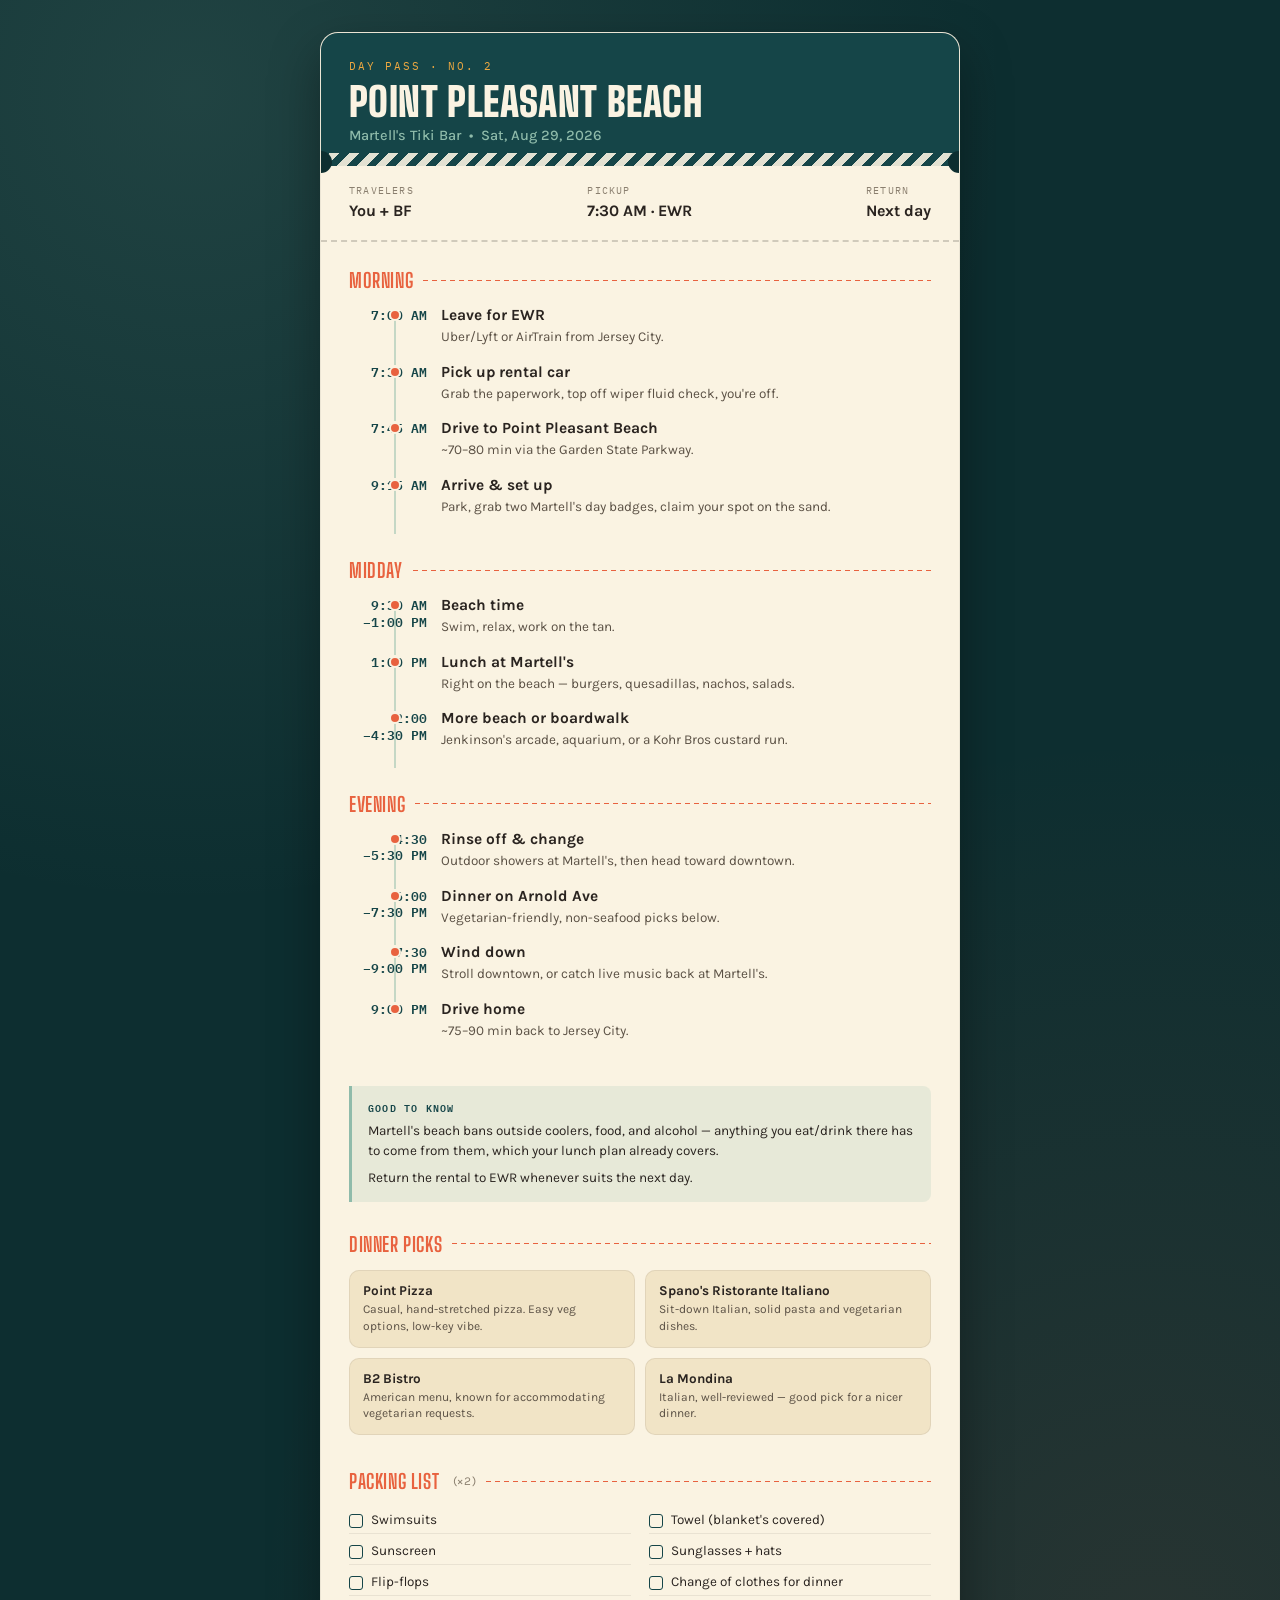
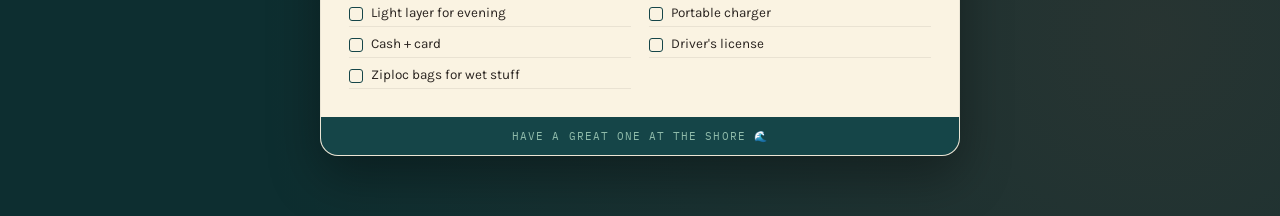
==== point-pleasant-beach-day.html @ 7b1f7fd0 "Add Point Pleasant beach day itinerary" ====
<!DOCTYPE html>
<html lang="en">
<head>
<meta charset="UTF-8">
<title>Point Pleasant Beach Day — Aug 29</title>
<style>
  @import url('https://fonts.googleapis.com/css2?family=Big+Shoulders+Display:wght@700;900&family=Karla:wght@400;500;700&family=IBM+Plex+Mono:wght@400;600&display=swap');

  :root{
    --ocean:#154548;
    --ocean-dark:#0d2e30;
    --sand:#F1E4C6;
    --sand-light:#FAF3E2;
    --coral:#E8623F;
    --seafoam:#8FBBAA;
    --ink:#2A2420;
    --gold:#EFA940;
  }

  *{box-sizing:border-box;}
  html,body{margin:0;padding:0;}
  body{
    background:var(--ocean-dark);
    background-image:
      radial-gradient(circle at 15% 5%, rgba(143,187,170,0.15), transparent 40%),
      radial-gradient(circle at 90% 90%, rgba(232,98,63,0.12), transparent 45%);
    font-family:'Karla', sans-serif;
    color:var(--ink);
    padding:32px 14px 60px;
    -webkit-font-smoothing:antialiased;
  }

  .sheet{
    max-width:640px;
    margin:0 auto;
  }

  /* ===== Ticket header ===== */
  .ticket{
    background:var(--sand-light);
    border-radius:18px;
    position:relative;
    overflow:hidden;
    box-shadow:0 20px 50px rgba(0,0,0,0.35);
    border:1px solid rgba(0,0,0,0.06);
  }
  .ticket-top{
    background:var(--ocean);
    color:var(--sand-light);
    padding:26px 28px 22px;
    position:relative;
  }
  .eyebrow{
    font-family:'IBM Plex Mono', monospace;
    font-size:11px;
    letter-spacing:0.18em;
    text-transform:uppercase;
    color:var(--gold);
    margin:0 0 10px;
  }
  h1{
    font-family:'Big Shoulders Display', sans-serif;
    font-weight:900;
    font-size:40px;
    line-height:0.95;
    margin:0 0 6px;
    text-transform:uppercase;
    letter-spacing:0.01em;
  }
  .sub{
    font-size:14.5px;
    color:var(--seafoam);
    margin:0;
    font-weight:500;
  }
  .waves{
    position:absolute; bottom:-1px; left:0; width:100%; height:14px;
    background:repeating-linear-gradient(-45deg, var(--sand-light) 0 7px, transparent 7px 14px);
    opacity:0.9;
  }
  .ticket-meta{
    display:flex;
    justify-content:space-between;
    padding:18px 28px 20px;
    border-bottom:2px dashed rgba(42,36,32,0.2);
  }
  .meta-item .label{
    font-family:'IBM Plex Mono', monospace;
    font-size:10px;
    letter-spacing:0.12em;
    text-transform:uppercase;
    color:#8a7f6f;
    margin:0 0 4px;
  }
  .meta-item .value{
    font-size:16px;
    font-weight:700;
    margin:0;
  }
  .punch{
    position:absolute;
    width:22px; height:22px;
    background:var(--ocean-dark);
    border-radius:50%;
    top:118px;
  }
  .punch.left{ left:-11px; }
  .punch.right{ right:-11px; }

  /* ===== Timeline ===== */
  .timeline{
    padding:26px 28px 8px;
  }
  .block-title{
    font-family:'Big Shoulders Display', sans-serif;
    font-weight:700;
    font-size:20px;
    text-transform:uppercase;
    letter-spacing:0.03em;
    color:var(--coral);
    margin:26px 0 14px;
    display:flex;
    align-items:center;
    gap:10px;
  }
  .block-title:first-child{ margin-top:0; }
  .block-title::after{
    content:'';
    flex:1;
    height:1px;
    background:repeating-linear-gradient(to right, var(--coral) 0 5px, transparent 5px 9px);
  }

  .row{
    display:grid;
    grid-template-columns:78px 1fr;
    gap:14px;
    position:relative;
    padding-bottom:16px;
  }
  .row::before{
    content:'';
    position:absolute;
    left:45px; top:6px; bottom:-2px;
    width:2px;
    background:var(--seafoam);
    opacity:0.5;
  }
  .row:last-child::before{ display:none; }
  .time{
    font-family:'IBM Plex Mono', monospace;
    font-size:12.5px;
    font-weight:600;
    color:var(--ocean);
    text-align:right;
    padding-top:1px;
    line-height:1.3;
  }
  .dot{
    position:absolute;
    left:40px; top:3px;
    width:12px; height:12px;
    border-radius:50%;
    background:var(--coral);
    border:2px solid var(--sand-light);
  }
  .event h3{
    margin:0 0 3px;
    font-size:15.5px;
    font-weight:700;
  }
  .event p{
    margin:0;
    font-size:13.5px;
    color:#5b5145;
    line-height:1.45;
  }

  /* ===== Callout ===== */
  .callout{
    margin:22px 28px 0;
    background:rgba(143,187,170,0.18);
    border-left:3px solid var(--seafoam);
    padding:14px 16px;
    border-radius:0 8px 8px 0;
  }
  .callout .label{
    font-family:'IBM Plex Mono', monospace;
    font-size:10px;
    letter-spacing:0.12em;
    text-transform:uppercase;
    color:var(--ocean);
    margin:0 0 6px;
    font-weight:600;
  }
  .callout p{
    margin:0 0 6px;
    font-size:13.5px;
    line-height:1.5;
  }
  .callout p:last-child{ margin-bottom:0; }

  /* ===== Dinner cards ===== */
  .dinner-section{ padding:8px 28px 4px; }
  .cards{
    display:grid;
    grid-template-columns:1fr 1fr;
    gap:10px;
    margin-top:14px;
  }
  .card{
    background:var(--sand);
    border-radius:10px;
    padding:12px 13px;
    border:1px solid rgba(42,36,32,0.08);
  }
  .card .name{
    font-weight:700;
    font-size:13.5px;
    margin:0 0 3px;
  }
  .card .desc{
    font-size:12px;
    color:#5b5145;
    margin:0;
    line-height:1.4;
  }

  /* ===== Packing list ===== */
  .packing{
    padding:8px 28px 28px;
  }
  .pack-grid{
    display:grid;
    grid-template-columns:1fr 1fr;
    gap:4px 18px;
    margin-top:12px;
  }
  .pack-item{
    display:flex;
    align-items:flex-start;
    gap:8px;
    font-size:13.5px;
    padding:5px 0;
    border-bottom:1px solid rgba(42,36,32,0.08);
  }
  .pack-item .box{
    width:14px; height:14px;
    border:1.5px solid var(--ocean);
    border-radius:3px;
    flex-shrink:0;
    margin-top:2px;
  }

  .footer-strip{
    background:var(--ocean);
    color:var(--seafoam);
    text-align:center;
    padding:12px;
    font-family:'IBM Plex Mono', monospace;
    font-size:10.5px;
    letter-spacing:0.1em;
    text-transform:uppercase;
  }

  @media (max-width:420px){
    h1{ font-size:32px; }
    .ticket-meta{ flex-wrap:wrap; gap:14px; }
    .cards{ grid-template-columns:1fr; }
    .pack-grid{ grid-template-columns:1fr; }
    .row{ grid-template-columns:60px 1fr; }
  }
</style>
</head>
<body>
  <div class="sheet">
    <div class="ticket">

      <div class="ticket-top">
        <p class="eyebrow">Day Pass · No. 2</p>
        <h1>Point Pleasant Beach</h1>
        <p class="sub">Martell's Tiki Bar &nbsp;•&nbsp; Sat, Aug 29, 2026</p>
        <div class="waves"></div>
      </div>

      <div class="punch left"></div>
      <div class="punch right"></div>
      <div class="ticket-meta">
        <div class="meta-item">
          <p class="label">Travelers</p>
          <p class="value">You + BF</p>
        </div>
        <div class="meta-item">
          <p class="label">Pickup</p>
          <p class="value">7:30 AM · EWR</p>
        </div>
        <div class="meta-item">
          <p class="label">Return</p>
          <p class="value">Next day</p>
        </div>
      </div>

      <div class="timeline">

        <p class="block-title">Morning</p>
        <div class="row">
          <div class="time">7:00 AM</div>
          <div class="dot"></div>
          <div class="event"><h3>Leave for EWR</h3><p>Uber/Lyft or AirTrain from Jersey City.</p></div>
        </div>
        <div class="row">
          <div class="time">7:30 AM</div>
          <div class="dot"></div>
          <div class="event"><h3>Pick up rental car</h3><p>Grab the paperwork, top off wiper fluid check, you're off.</p></div>
        </div>
        <div class="row">
          <div class="time">7:45 AM</div>
          <div class="dot"></div>
          <div class="event"><h3>Drive to Point Pleasant Beach</h3><p>~70–80 min via the Garden State Parkway.</p></div>
        </div>
        <div class="row">
          <div class="time">9:15 AM</div>
          <div class="dot"></div>
          <div class="event"><h3>Arrive &amp; set up</h3><p>Park, grab two Martell's day badges, claim your spot on the sand.</p></div>
        </div>

        <p class="block-title">Midday</p>
        <div class="row">
          <div class="time">9:30 AM<br>–1:00 PM</div>
          <div class="dot"></div>
          <div class="event"><h3>Beach time</h3><p>Swim, relax, work on the tan.</p></div>
        </div>
        <div class="row">
          <div class="time">1:00 PM</div>
          <div class="dot"></div>
          <div class="event"><h3>Lunch at Martell's</h3><p>Right on the beach — burgers, quesadillas, nachos, salads.</p></div>
        </div>
        <div class="row">
          <div class="time">2:00<br>–4:30 PM</div>
          <div class="dot"></div>
          <div class="event"><h3>More beach or boardwalk</h3><p>Jenkinson's arcade, aquarium, or a Kohr Bros custard run.</p></div>
        </div>

        <p class="block-title">Evening</p>
        <div class="row">
          <div class="time">4:30<br>–5:30 PM</div>
          <div class="dot"></div>
          <div class="event"><h3>Rinse off &amp; change</h3><p>Outdoor showers at Martell's, then head toward downtown.</p></div>
        </div>
        <div class="row">
          <div class="time">6:00<br>–7:30 PM</div>
          <div class="dot"></div>
          <div class="event"><h3>Dinner on Arnold Ave</h3><p>Vegetarian-friendly, non-seafood picks below.</p></div>
        </div>
        <div class="row">
          <div class="time">7:30<br>–9:00 PM</div>
          <div class="dot"></div>
          <div class="event"><h3>Wind down</h3><p>Stroll downtown, or catch live music back at Martell's.</p></div>
        </div>
        <div class="row">
          <div class="time">9:00 PM</div>
          <div class="dot"></div>
          <div class="event"><h3>Drive home</h3><p>~75–90 min back to Jersey City.</p></div>
        </div>
      </div>

      <div class="callout">
        <p class="label">Good to know</p>
        <p>Martell's beach bans outside coolers, food, and alcohol — anything you eat/drink there has to come from them, which your lunch plan already covers.</p>
        <p>Return the rental to EWR whenever suits the next day.</p>
      </div>

      <div class="dinner-section">
        <p class="block-title" style="margin-top:22px;">Dinner Picks</p>
        <div class="cards">
          <div class="card">
            <p class="name">Point Pizza</p>
            <p class="desc">Casual, hand-stretched pizza. Easy veg options, low-key vibe.</p>
          </div>
          <div class="card">
            <p class="name">Spano's Ristorante Italiano</p>
            <p class="desc">Sit-down Italian, solid pasta and vegetarian dishes.</p>
          </div>
          <div class="card">
            <p class="name">B2 Bistro</p>
            <p class="desc">American menu, known for accommodating vegetarian requests.</p>
          </div>
          <div class="card">
            <p class="name">La Mondina</p>
            <p class="desc">Italian, well-reviewed — good pick for a nicer dinner.</p>
          </div>
        </div>
      </div>

      <div class="packing">
        <p class="block-title" style="margin-top:22px;">Packing List <span style="color:#8a7f6f; font-size:12px; text-transform:none; font-family:'Karla',sans-serif; font-weight:400;">&nbsp;(×2)</span></p>
        <div class="pack-grid">
          <label class="pack-item"><span class="box"></span> Swimsuits</label>
          <label class="pack-item"><span class="box"></span> Towel (blanket's covered)</label>
          <label class="pack-item"><span class="box"></span> Sunscreen</label>
          <label class="pack-item"><span class="box"></span> Sunglasses + hats</label>
          <label class="pack-item"><span class="box"></span> Flip-flops</label>
          <label class="pack-item"><span class="box"></span> Change of clothes for dinner</label>
          <label class="pack-item"><span class="box"></span> Light layer for evening</label>
          <label class="pack-item"><span class="box"></span> Portable charger</label>
          <label class="pack-item"><span class="box"></span> Cash + card</label>
          <label class="pack-item"><span class="box"></span> Driver's license</label>
          <label class="pack-item"><span class="box"></span> Ziploc bags for wet stuff</label>
        </div>
      </div>

      <div class="footer-strip">Have a great one at the shore 🌊</div>
    </div>
  </div>
</body>
</html>
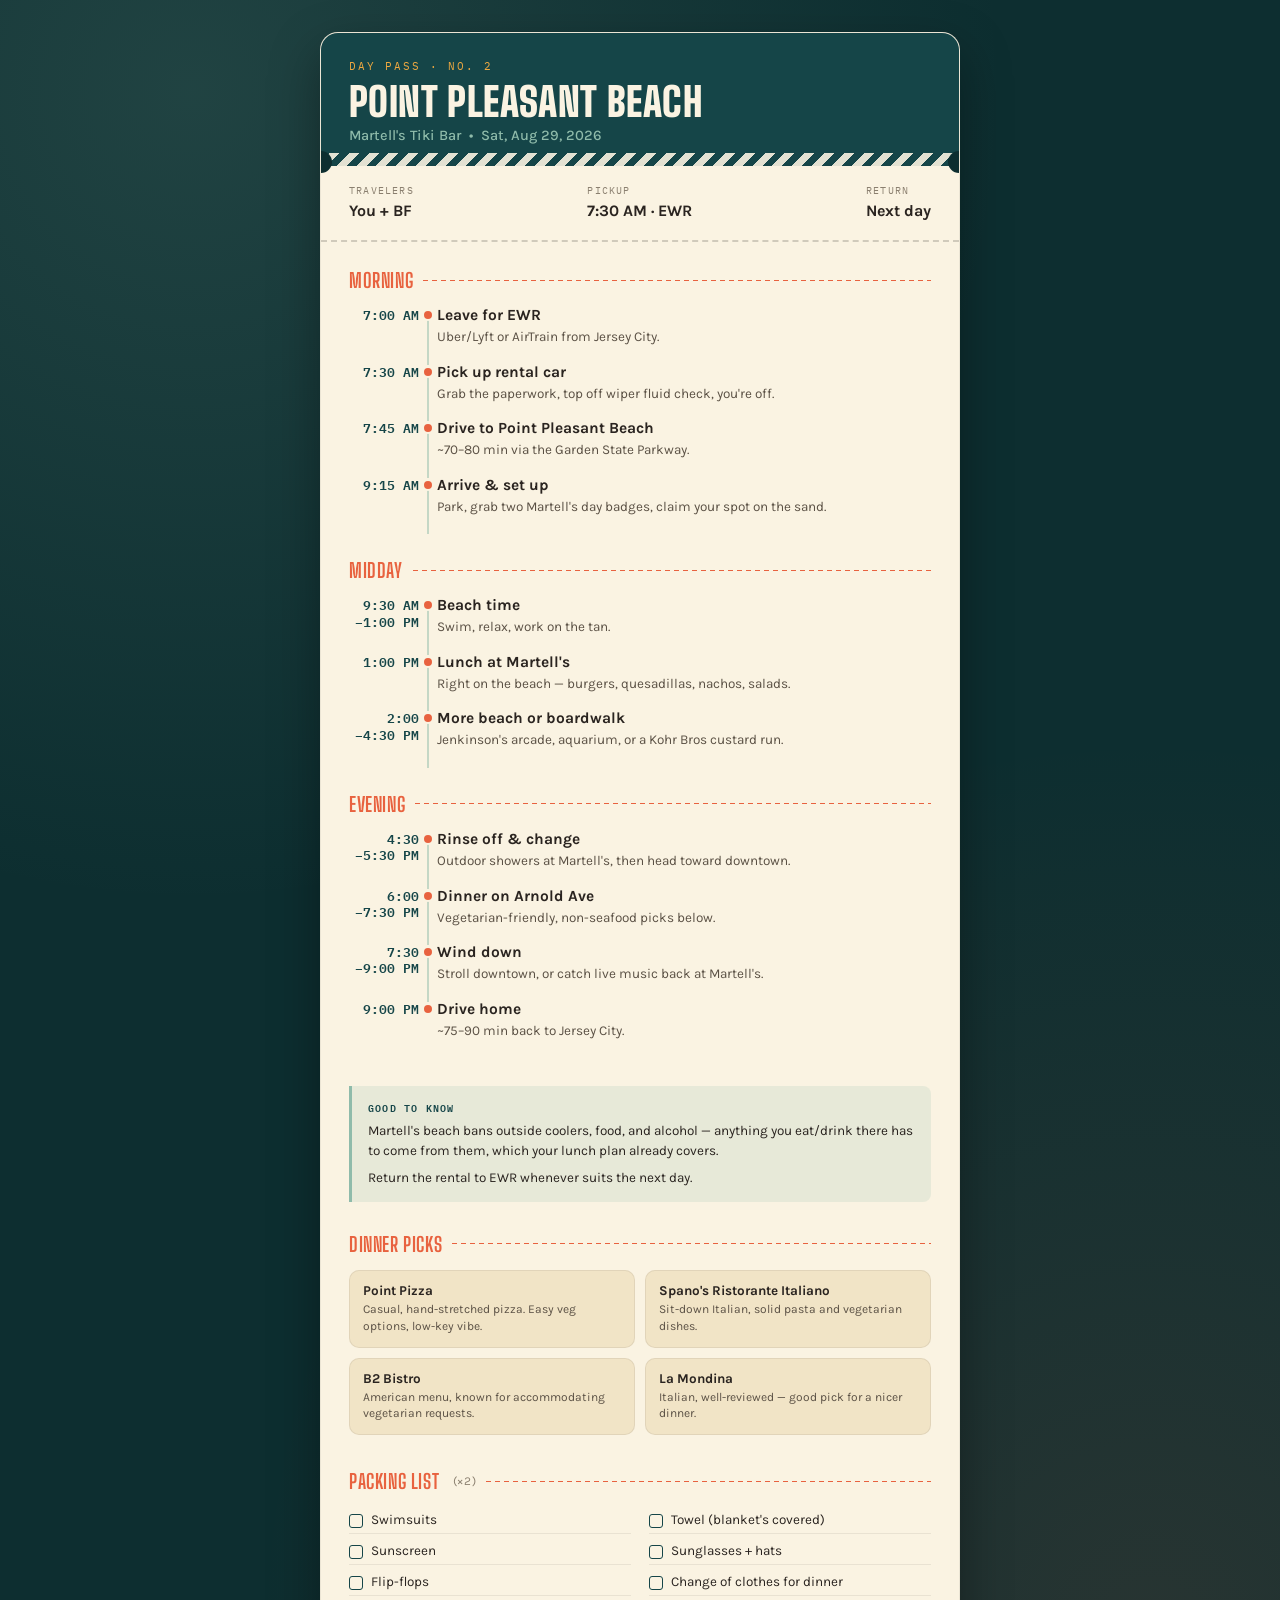
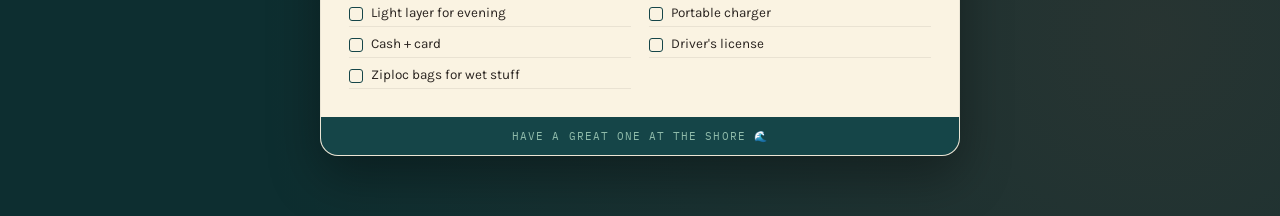
==== commit 5a772f8a: "Fix timeline spacing so event text isn't crowded" ====
--- a/point-pleasant-beach-day.html
+++ b/point-pleasant-beach-day.html
@@ -133,15 +133,15 @@
 
   .row{
     display:grid;
-    grid-template-columns:78px 1fr;
-    gap:14px;
+    grid-template-columns:70px 1fr;
+    gap:18px;
     position:relative;
     padding-bottom:16px;
   }
   .row::before{
     content:'';
     position:absolute;
-    left:45px; top:6px; bottom:-2px;
+    left:78px; top:6px; bottom:-2px;
     width:2px;
     background:var(--seafoam);
     opacity:0.5;
@@ -158,7 +158,7 @@
   }
   .dot{
     position:absolute;
-    left:40px; top:3px;
+    left:73px; top:3px;
     width:12px; height:12px;
     border-radius:50%;
     background:var(--coral);
@@ -268,7 +268,9 @@
     .ticket-meta{ flex-wrap:wrap; gap:14px; }
     .cards{ grid-template-columns:1fr; }
     .pack-grid{ grid-template-columns:1fr; }
-    .row{ grid-template-columns:60px 1fr; }
+    .row{ grid-template-columns:60px 1fr; gap:14px; }
+    .row::before{ left:64px; }
+    .dot{ left:59px; }
   }
 </style>
 </head>
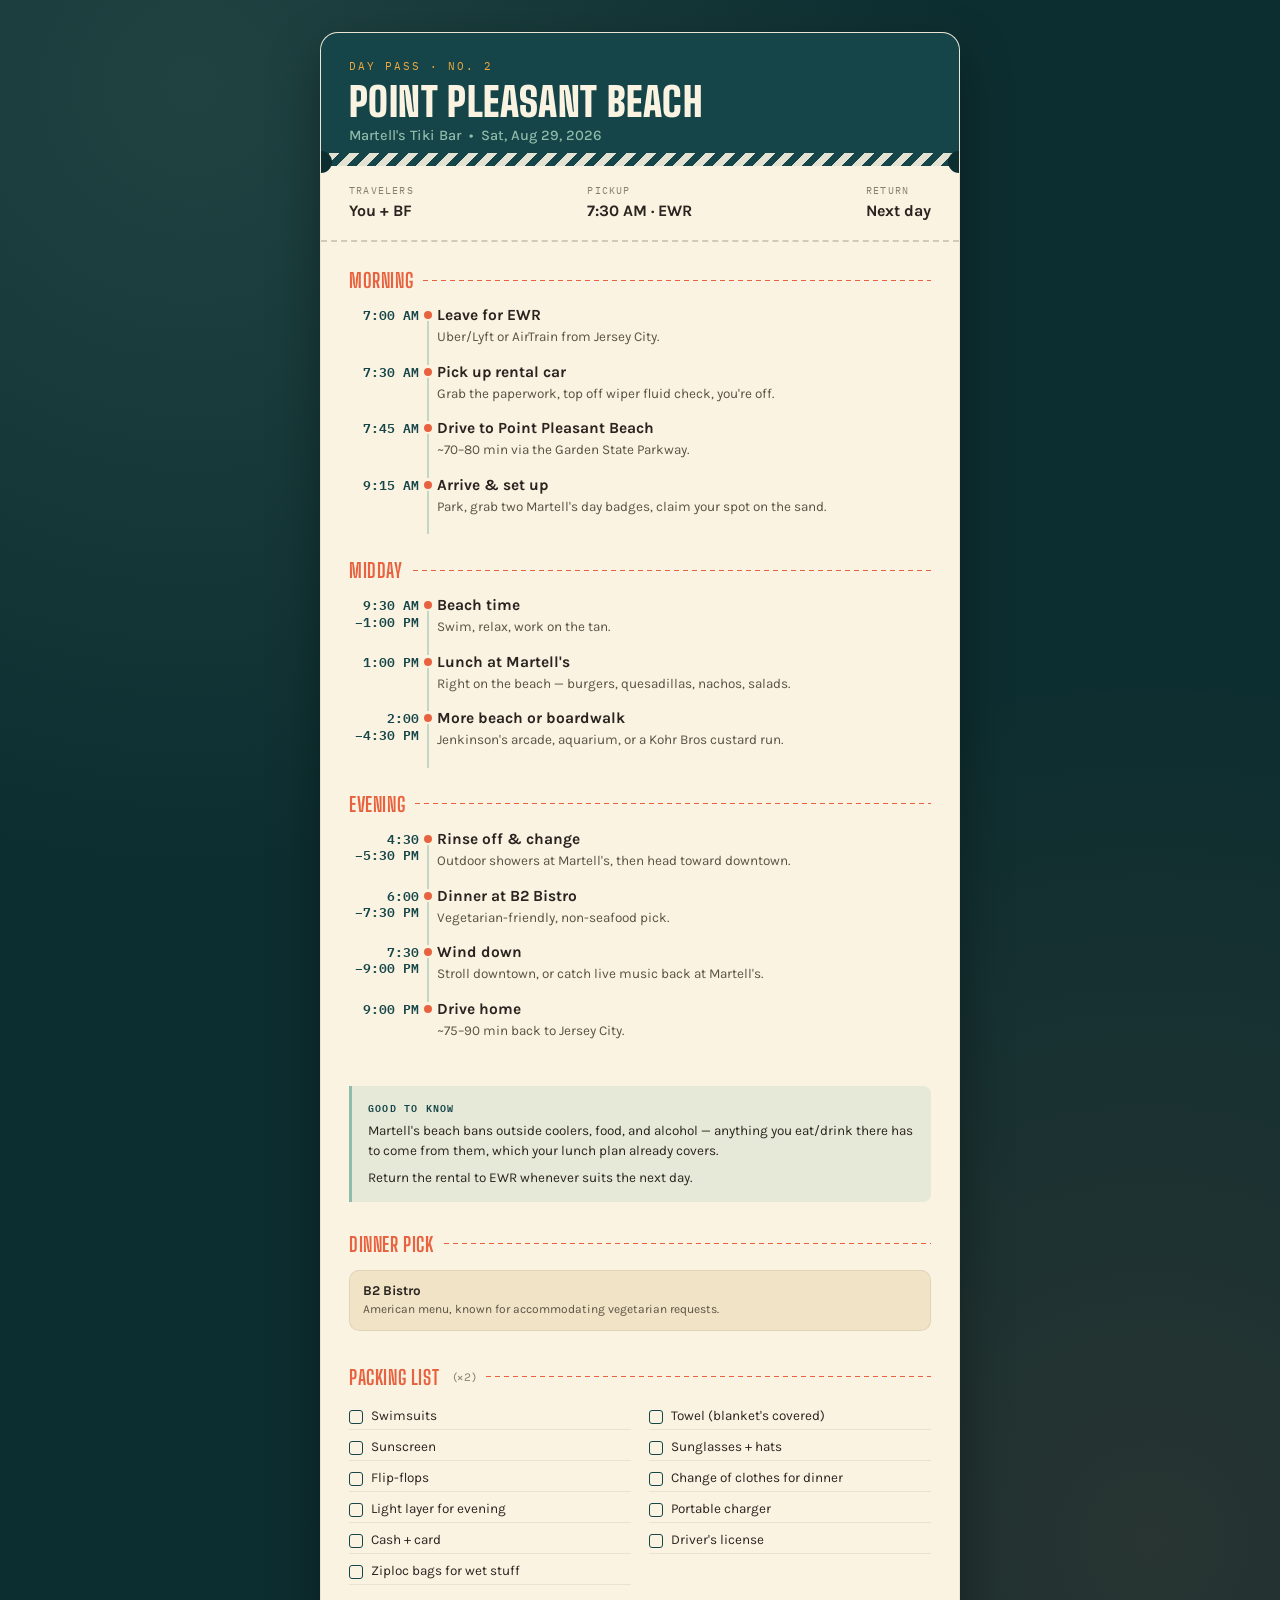
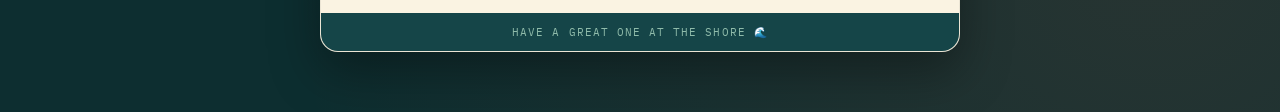
==== commit 08fecfba: "Finalize dinner pick as B2 Bistro" ====
--- a/point-pleasant-beach-day.html
+++ b/point-pleasant-beach-day.html
@@ -204,7 +204,7 @@
   .dinner-section{ padding:8px 28px 4px; }
   .cards{
     display:grid;
-    grid-template-columns:1fr 1fr;
+    grid-template-columns:1fr;
     gap:10px;
     margin-top:14px;
   }
@@ -352,7 +352,7 @@
         <div class="row">
           <div class="time">6:00<br>–7:30 PM</div>
           <div class="dot"></div>
-          <div class="event"><h3>Dinner on Arnold Ave</h3><p>Vegetarian-friendly, non-seafood picks below.</p></div>
+          <div class="event"><h3>Dinner at B2 Bistro</h3><p>Vegetarian-friendly, non-seafood pick.</p></div>
         </div>
         <div class="row">
           <div class="time">7:30<br>–9:00 PM</div>
@@ -373,23 +373,11 @@
       </div>
 
       <div class="dinner-section">
-        <p class="block-title" style="margin-top:22px;">Dinner Picks</p>
+        <p class="block-title" style="margin-top:22px;">Dinner Pick</p>
         <div class="cards">
-          <div class="card">
-            <p class="name">Point Pizza</p>
-            <p class="desc">Casual, hand-stretched pizza. Easy veg options, low-key vibe.</p>
-          </div>
-          <div class="card">
-            <p class="name">Spano's Ristorante Italiano</p>
-            <p class="desc">Sit-down Italian, solid pasta and vegetarian dishes.</p>
-          </div>
           <div class="card">
             <p class="name">B2 Bistro</p>
             <p class="desc">American menu, known for accommodating vegetarian requests.</p>
-          </div>
-          <div class="card">
-            <p class="name">La Mondina</p>
-            <p class="desc">Italian, well-reviewed — good pick for a nicer dinner.</p>
           </div>
         </div>
       </div>
